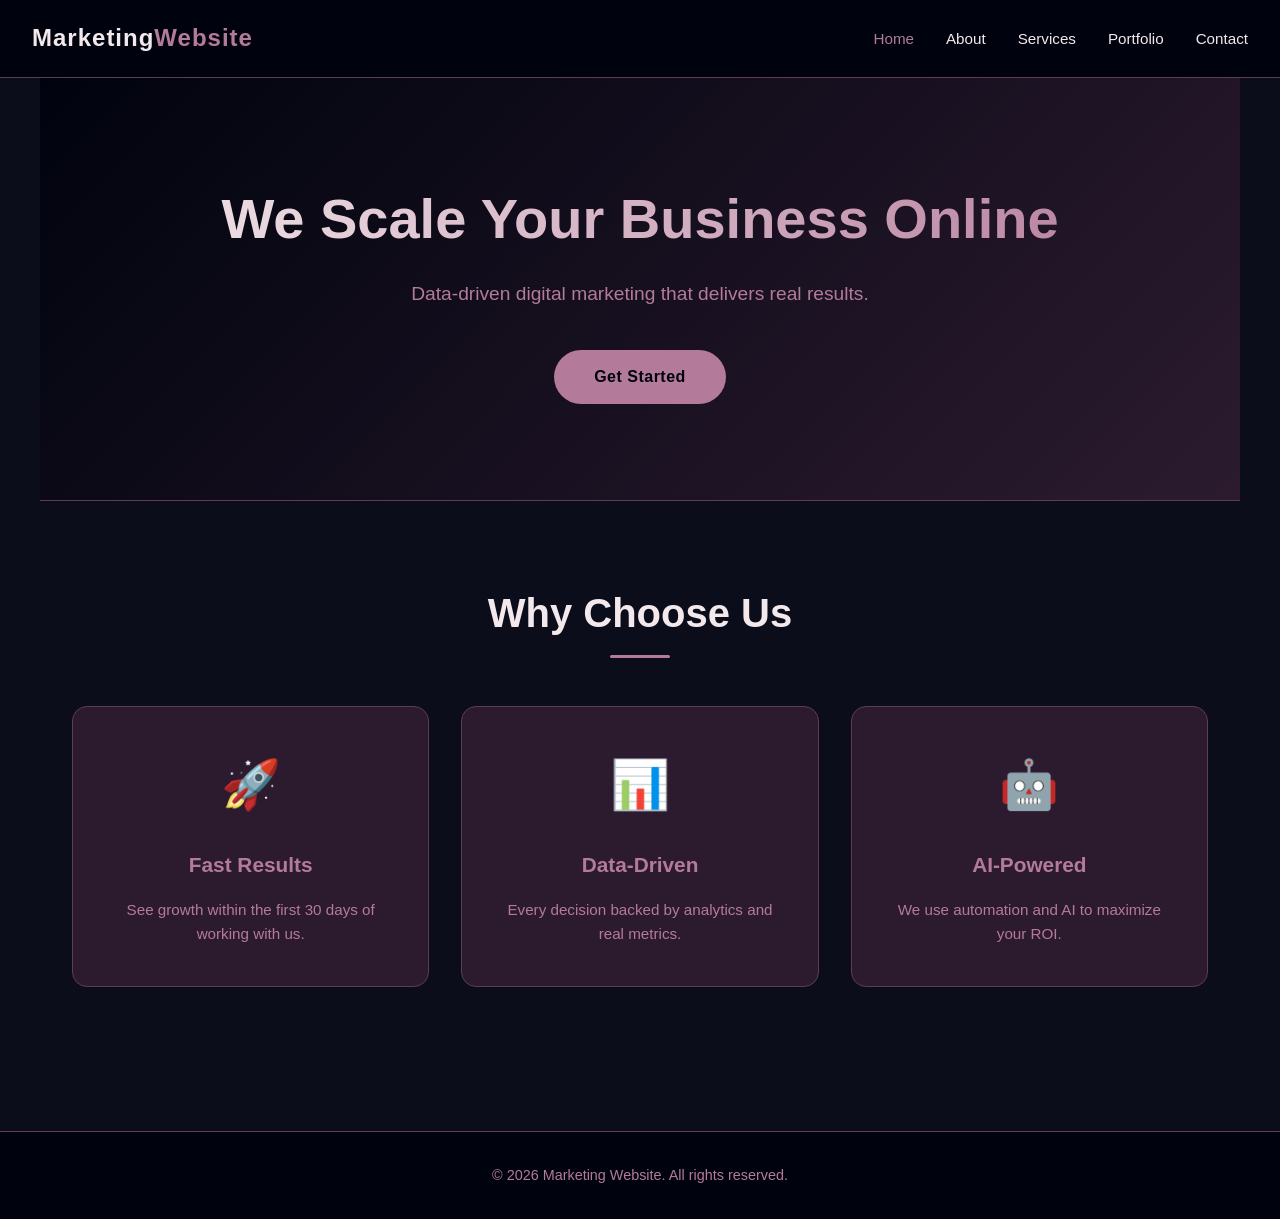
==== index.html @ fac13a67 "initial commit - marketing website" ====
<!DOCTYPE html>
<html lang="en">
<head>
  <meta charset="UTF-8">
  <title>Marketing Website - Home</title>
  <link rel="stylesheet" href="style.css">
</head>
<body>
  <nav>
    <div class="logo">Marketing<span>Website</span></div>
    <ul>
      <li><a href="index.html" class="active">Home</a></li>
      <li><a href="about.html">About</a></li>
      <li><a href="services.html">Services</a></li>
      <li><a href="portfolio.html">Portfolio</a></li>
      <li><a href="contact.html">Contact</a></li>
    </ul>
  </nav>

  <section class="hero">
    <h1>We Scale Your Business Online</h1>
    <p>Data-driven digital marketing that delivers real results.</p>
    <a href="contact.html" class="btn">Get Started</a>
  </section>

  <section>
    <h2>Why Choose Us</h2>
    <div class="services-grid">
      <div class="service-card">
        <div class="icon">🚀</div>
        <h3>Fast Results</h3>
        <p>See growth within the first 30 days of working with us.</p>
      </div>
      <div class="service-card">
        <div class="icon">📊</div>
        <h3>Data-Driven</h3>
        <p>Every decision backed by analytics and real metrics.</p>
      </div>
      <div class="service-card">
        <div class="icon">🤖</div>
        <h3>AI-Powered</h3>
        <p>We use automation and AI to maximize your ROI.</p>
      </div>
    </div>
  </section>

  <footer>
    <p>&copy; 2026 Marketing Website. All rights reserved.</p>
  </footer>
</body>
</html>
---- style.css ----
* {
  margin: 0;
  padding: 0;
  box-sizing: border-box;
  font-family: 'Segoe UI', Tahoma, Geneva, Verdana, sans-serif;
}

:root {
  /* Palette 2 - Deep Purple/Plum */
  --bg-deep: #00030E;       /* Darkest (Navbar, Footer) */
  --bg-main: #0B0E1A;       /* Main Body Background */
  --bg-card: #2C1B2F;       /* Cards Background */
  --accent-dark: #5E3A5C;   /* Borders, subtle elements */
  --primary: #B47A9A;       /* Main Brand Color (Buttons, Highlights) */
  --text-light: #F3E9EC;    /* Main Text Color */
  --text-muted: #B47A9A;    /* Secondary Text */
}

body {
  background: var(--bg-main);
  color: var(--text-light);
  line-height: 1.6;
}

/* NAVBAR */
nav {
  background: var(--bg-deep);
  padding: 1.2rem 2rem;
  display: flex;
  justify-content: space-between;
  align-items: center;
  position: sticky;
  top: 0;
  z-index: 100;
  border-bottom: 1px solid var(--accent-dark);
}

.logo {
  color: var(--text-light);
  font-size: 1.5rem;
  font-weight: bold;
  letter-spacing: 1px;
}

.logo span {
  color: var(--primary);
}

nav ul {
  display: flex;
  list-style: none;
  gap: 2rem;
}

nav ul li a {
  color: var(--text-light);
  text-decoration: none;
  font-weight: 500;
  transition: color 0.3s ease;
  font-size: 0.95rem;
}

nav ul li a:hover,
nav ul li a.active {
  color: var(--primary);
}

/* HERO SECTION */
.hero {
  background: linear-gradient(135deg, var(--bg-deep) 0%, var(--bg-card) 100%);
  color: var(--text-light);
  padding: 6rem 2rem;
  text-align: center;
  border-bottom: 1px solid var(--accent-dark);
}

.hero h1 {
  font-size: 3.5rem;
  margin-bottom: 1rem;
  background: linear-gradient(to right, var(--text-light), var(--primary));
  -webkit-background-clip: text;
  -webkit-text-fill-color: transparent;
  font-weight: 800;
}

.hero p {
  font-size: 1.2rem;
  margin-bottom: 2.5rem;
  color: var(--text-muted);
  max-width: 600px;
  margin-left: auto;
  margin-right: auto;
}

/* BUTTONS */
.btn {
  background: var(--primary);
  color: var(--bg-deep);
  padding: 0.9rem 2.5rem;
  border: none;
  border-radius: 30px;
  text-decoration: none;
  font-weight: bold;
  display: inline-block;
  transition: all 0.3s ease;
  letter-spacing: 0.5px;
}

.btn:hover {
  background: var(--text-light);
  transform: translateY(-3px);
  box-shadow: 0 10px 20px rgba(180, 122, 154, 0.2);
}

/* SECTIONS */
section {
  padding: 5rem 2rem;
  max-width: 1200px;
  margin: 0 auto;
}

section h2 {
  text-align: center;
  font-size: 2.5rem;
  margin-bottom: 3rem;
  color: var(--text-light);
  position: relative;
}

section h2::after {
  content: '';
  display: block;
  width: 60px;
  height: 3px;
  background: var(--primary);
  margin: 10px auto 0;
  border-radius: 2px;
}

/* SERVICES & PORTFOLIO GRID */
.services-grid, .portfolio-grid {
  display: grid;
  grid-template-columns: repeat(auto-fit, minmax(300px, 1fr));
  gap: 2rem;
}

/* CARDS */
.service-card, .portfolio-card {
  background: var(--bg-card);
  padding: 2.5rem 2rem;
  border-radius: 15px;
  text-align: center;
  border: 1px solid var(--accent-dark);
  transition: all 0.3s ease;
}

.service-card:hover, .portfolio-card:hover {
  transform: translateY(-10px);
  border-color: var(--primary);
  box-shadow: 0 10px 30px rgba(0, 0, 0, 0.3);
}

.service-card .icon {
  font-size: 3rem;
  margin-bottom: 1.5rem;
}

.service-card h3, .portfolio-card h3 {
  margin-bottom: 1rem;
  color: var(--primary);
  font-size: 1.3rem;
}

.service-card p, .portfolio-card p {
  color: var(--text-muted);
  font-size: 0.95rem;
}

/* PORTFOLIO IMAGE PLACEHOLDER */
.portfolio-card .img-placeholder {
  height: 200px;
  background: linear-gradient(135deg, var(--accent-dark), var(--primary));
  border-radius: 10px 10px 0 0;
  display: flex;
  align-items: center;
  justify-content: center;
  color: var(--text-light);
  font-size: 1.5rem;
  font-weight: bold;
  margin: -2.5rem -2rem 1.5rem -2rem; /* Pulls it to the edges */
  width: calc(100% + 4rem);
}

.portfolio-card .content {
  padding: 0 0.5rem;
  text-align: left;
}

/* CONTACT FORM */
form {
  max-width: 600px;
  margin: 0 auto;
  display: flex;
  flex-direction: column;
  gap: 1.2rem;
  background: var(--bg-card);
  padding: 2.5rem;
  border-radius: 15px;
  border: 1px solid var(--accent-dark);
}

form input,
form textarea {
  padding: 1rem;
  background: var(--bg-main);
  border: 1px solid var(--accent-dark);
  border-radius: 8px;
  font-size: 1rem;
  color: var(--text-light);
  transition: border-color 0.3s;
}

form input:focus,
form textarea:focus {
  outline: none;
  border-color: var(--primary);
}

form input::placeholder,
form textarea::placeholder {
  color: var(--text-muted);
}

form textarea {
  min-height: 150px;
  resize: vertical;
}

form button {
  background: var(--primary);
  color: var(--bg-deep);
  padding: 1rem;
  border: none;
  border-radius: 8px;
  font-size: 1rem;
  font-weight: bold;
  cursor: pointer;
  transition: all 0.3s ease;
  margin-top: 0.5rem;
}

form button:hover {
  background: var(--text-light);
}

/* FOOTER */
footer {
  background: var(--bg-deep);
  color: var(--text-muted);
  text-align: center;
  padding: 2rem;
  margin-top: 4rem;
  border-top: 1px solid var(--accent-dark);
  font-size: 0.9rem;
}

/* MOBILE RESPONSIVE */
@media (max-width: 768px) {
  nav {
    flex-direction: column;
    gap: 1rem;
    padding: 1rem;
  }
  nav ul {
    gap: 1rem;
    flex-wrap: wrap;
    justify-content: center;
  }
  .hero h1 {
    font-size: 2.2rem;
  }
  .hero {
    padding: 4rem 1.5rem;
  }
  section {
    padding: 3rem 1.5rem;
  }
  form {
    padding: 1.5rem;
  }
}
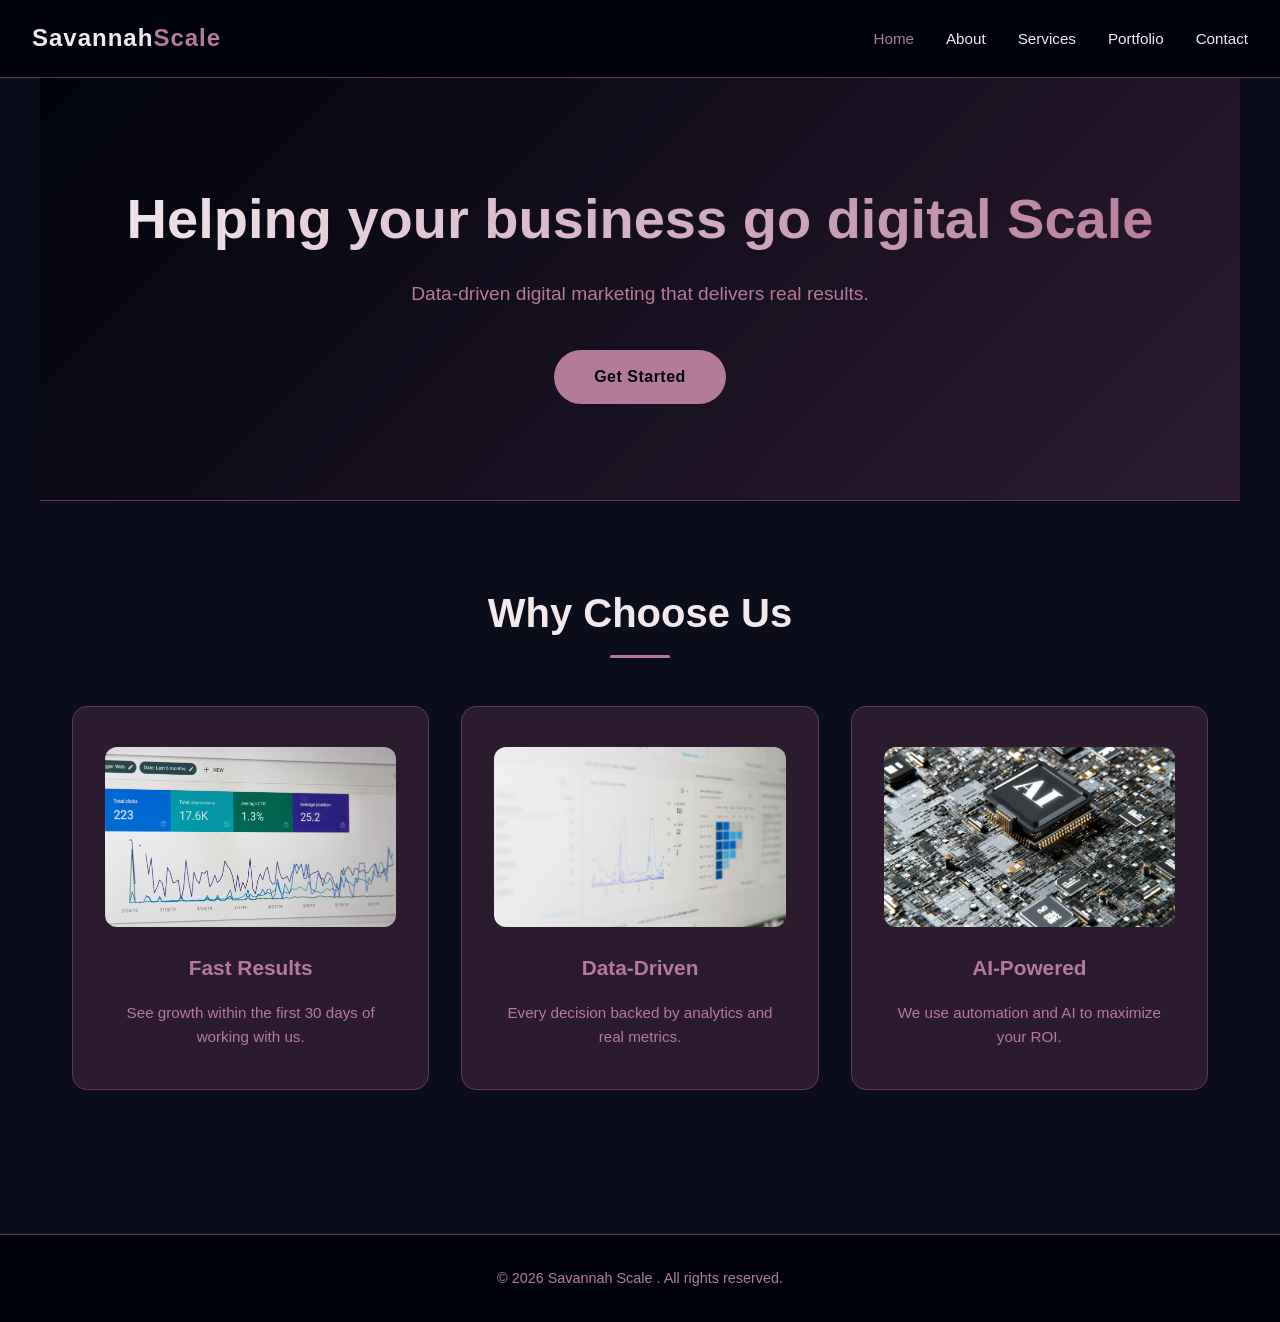
==== commit ec411d87: "updated HTML content, refined css styling and added images" ====
--- a/index.html
+++ b/index.html
@@ -2,12 +2,12 @@
 <html lang="en">
 <head>
   <meta charset="UTF-8">
-  <title>Marketing Website - Home</title>
+  <title>Savannah Scale - Home</title>
   <link rel="stylesheet" href="style.css">
 </head>
 <body>
   <nav>
-    <div class="logo">Marketing<span>Website</span></div>
+    <div class="logo">Savannah<span>Scale</span></div>
     <ul>
       <li><a href="index.html" class="active">Home</a></li>
       <li><a href="about.html">About</a></li>
@@ -18,7 +18,7 @@
   </nav>
 
   <section class="hero">
-    <h1>We Scale Your Business Online</h1>
+    <h1>Helping your business go digital Scale</h1>
     <p>Data-driven digital marketing that delivers real results.</p>
     <a href="contact.html" class="btn">Get Started</a>
   </section>
@@ -27,17 +27,17 @@
     <h2>Why Choose Us</h2>
     <div class="services-grid">
       <div class="service-card">
-        <div class="icon">🚀</div>
+       <img src="images/fast results.jpg" alt="Fast Results" class="icon-img">
         <h3>Fast Results</h3>
         <p>See growth within the first 30 days of working with us.</p>
       </div>
       <div class="service-card">
-        <div class="icon">📊</div>
+       <img src="images/data driven.jpg" alt="Data Driven" class="icon-img">
         <h3>Data-Driven</h3>
         <p>Every decision backed by analytics and real metrics.</p>
       </div>
       <div class="service-card">
-        <div class="icon">🤖</div>
+        <img src="images/ai powered.jpg" alt="AI powered" class="icon-img">
         <h3>AI-Powered</h3>
         <p>We use automation and AI to maximize your ROI.</p>
       </div>
@@ -45,7 +45,7 @@
   </section>
 
   <footer>
-    <p>&copy; 2026 Marketing Website. All rights reserved.</p>
+    <p>&copy; 2026 Savannah Scale . All rights reserved.</p>
   </footer>
 </body>
 </html>
--- a/style.css
+++ b/style.css
@@ -160,9 +160,15 @@
   box-shadow: 0 10px 30px rgba(0, 0, 0, 0.3);
 }
 
-.service-card .icon {
-  font-size: 3rem;
+.service-card img,
+.portfolio-card img {
+  width: 100%;
+  max-width: 100%;
+  height: 180px;
+  object-fit: cover;      /* crops the photo so it never stretches */
+  border-radius: 12px;
   margin-bottom: 1.5rem;
+  display: block;
 }
 
 .service-card h3, .portfolio-card h3 {
